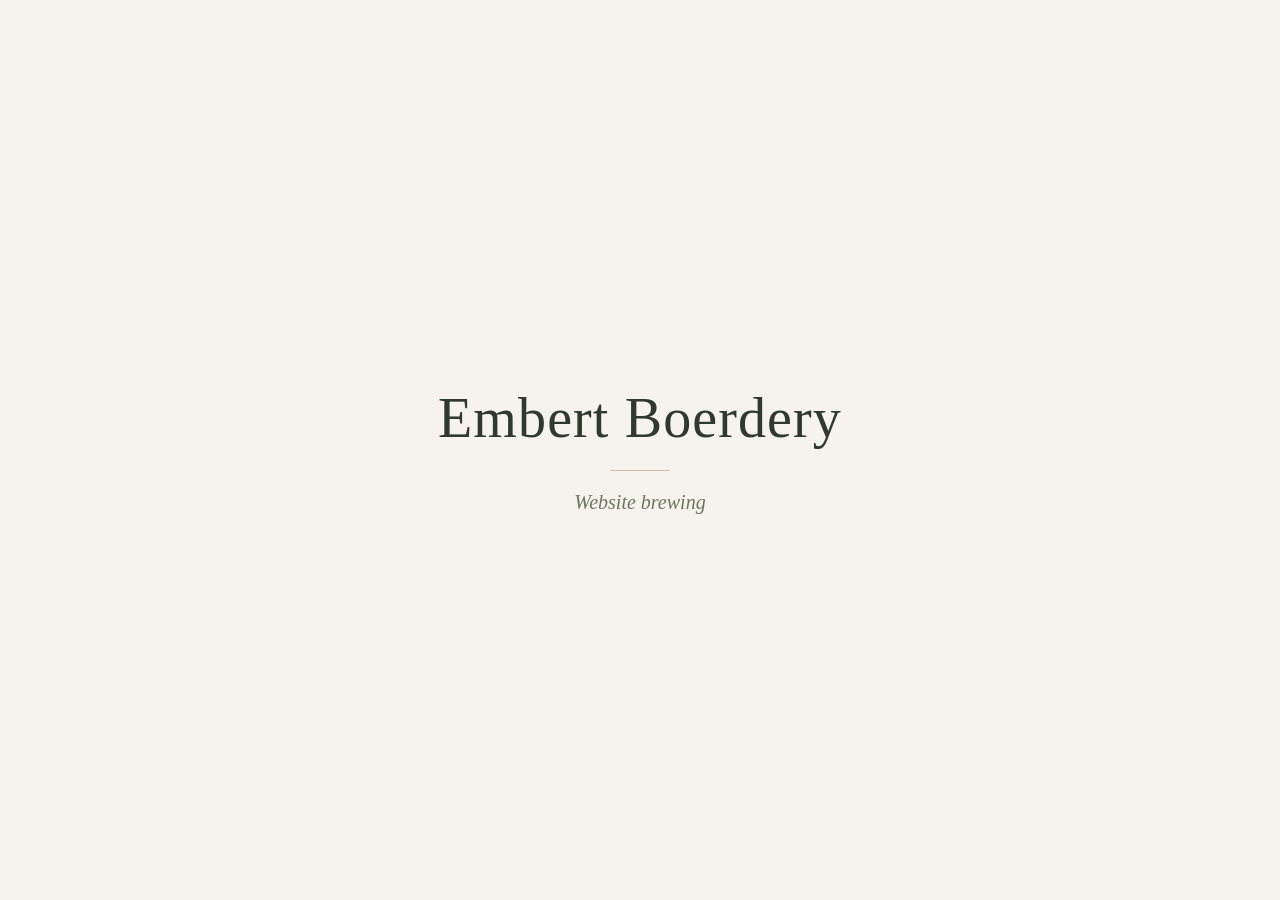
==== index.html @ c70baecb "Add placeholder index.html" ====
<!DOCTYPE html>
  <html lang="en">
  <head>
  <meta charset="utf-8">
  <meta name="viewport" content="width=device-width, initial-scale=1">
  <title>Embert Boerdery</title>
  <style>
  * { box-sizing: border-box; }
body {
  margin: 0;
min-height: 100vh;
display: flex;
align-items: center;
justify-content: center;
background: #f6f3ec;
color: #2f3a2c;
font-family: Georgia, "Times New Roman", serif;
text-align: center;
padding: 24px;
}
h1 {
  margin: 0 0 12px;
font-size: clamp(2rem, 7vw, 3.5rem);
font-weight: 400;
letter-spacing: 0.02em;
}
p {
  margin: 0;
font-size: clamp(1rem, 3vw, 1.25rem);
color: #6b7563;
font-style: italic;
}
hr {
  width: 60px;
border: 0;
border-top: 1px solid #c7c0ae;
margin: 20px auto;
}
</style>
  </head>
  <body>
  <main>
  <h1>Embert Boerdery</h1>
  <hr>
  <p>Website brewing</p>
  </main>
  </body>
  </html>
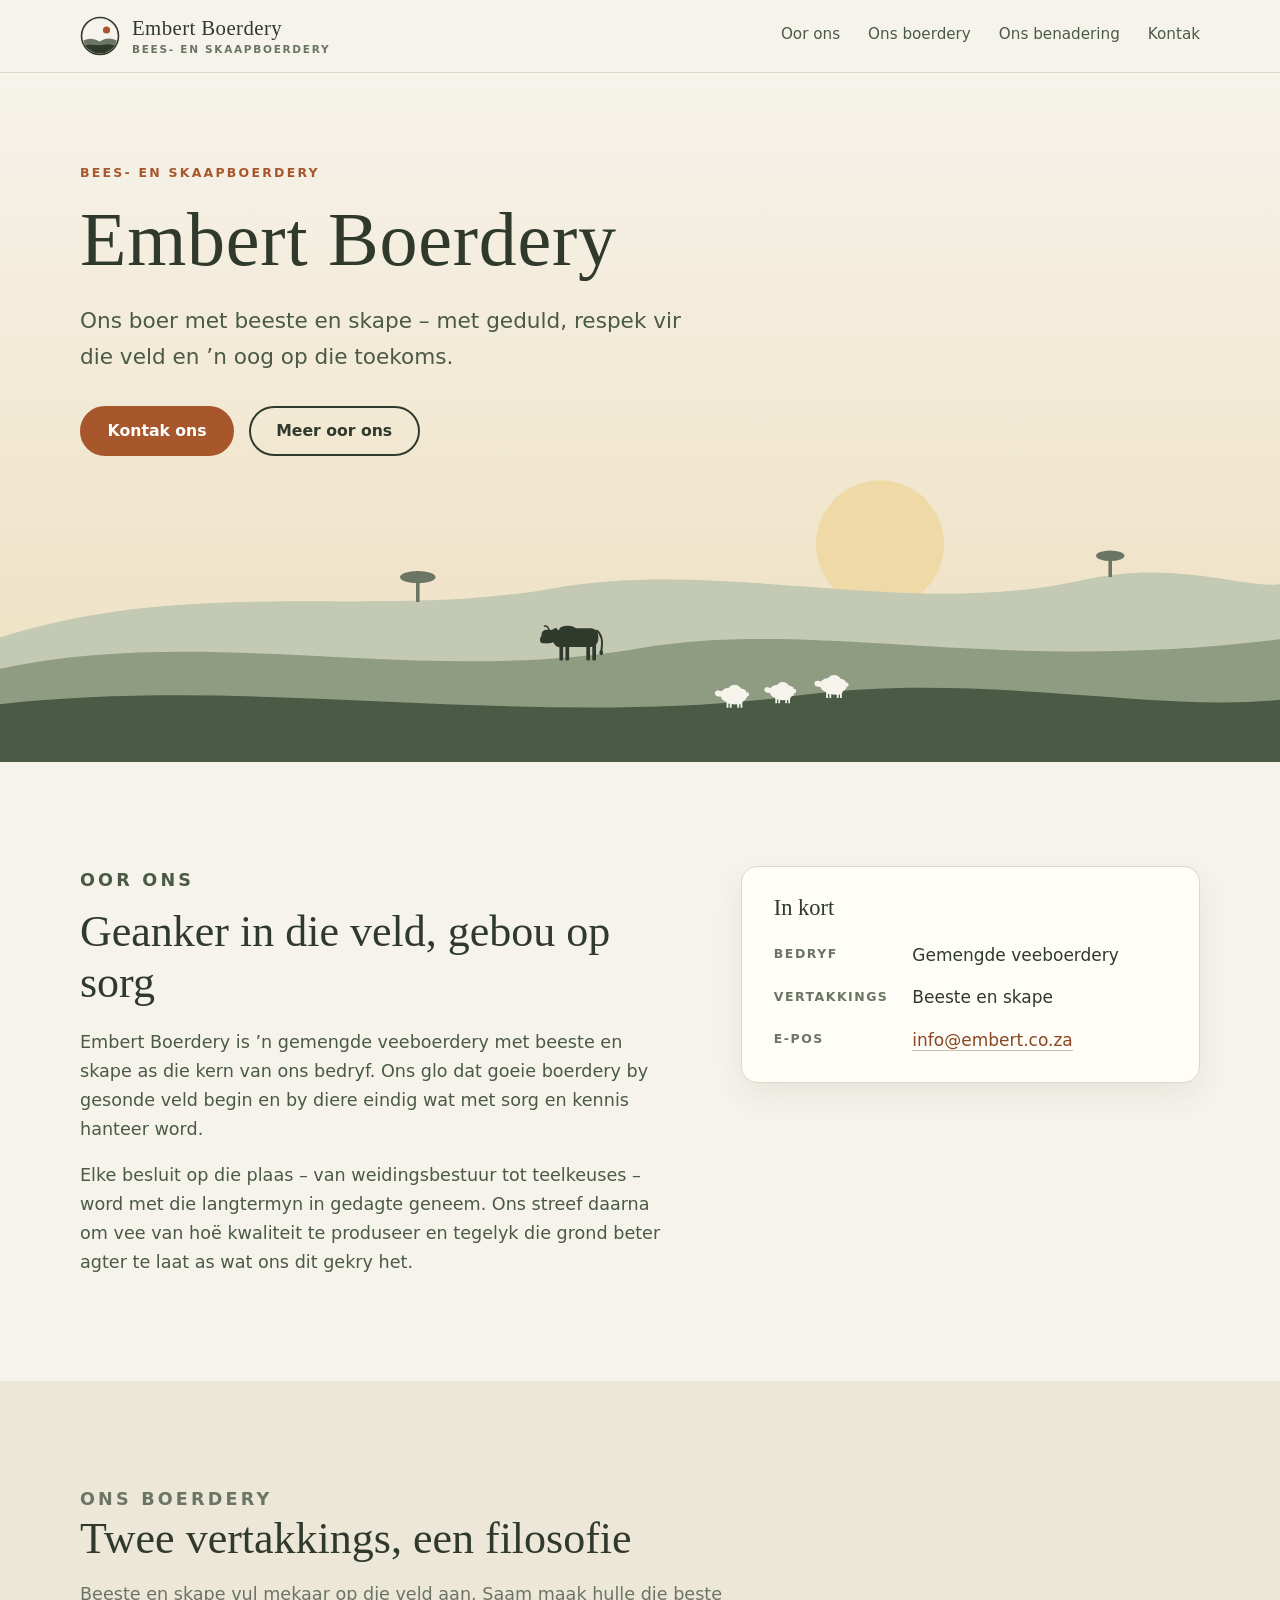
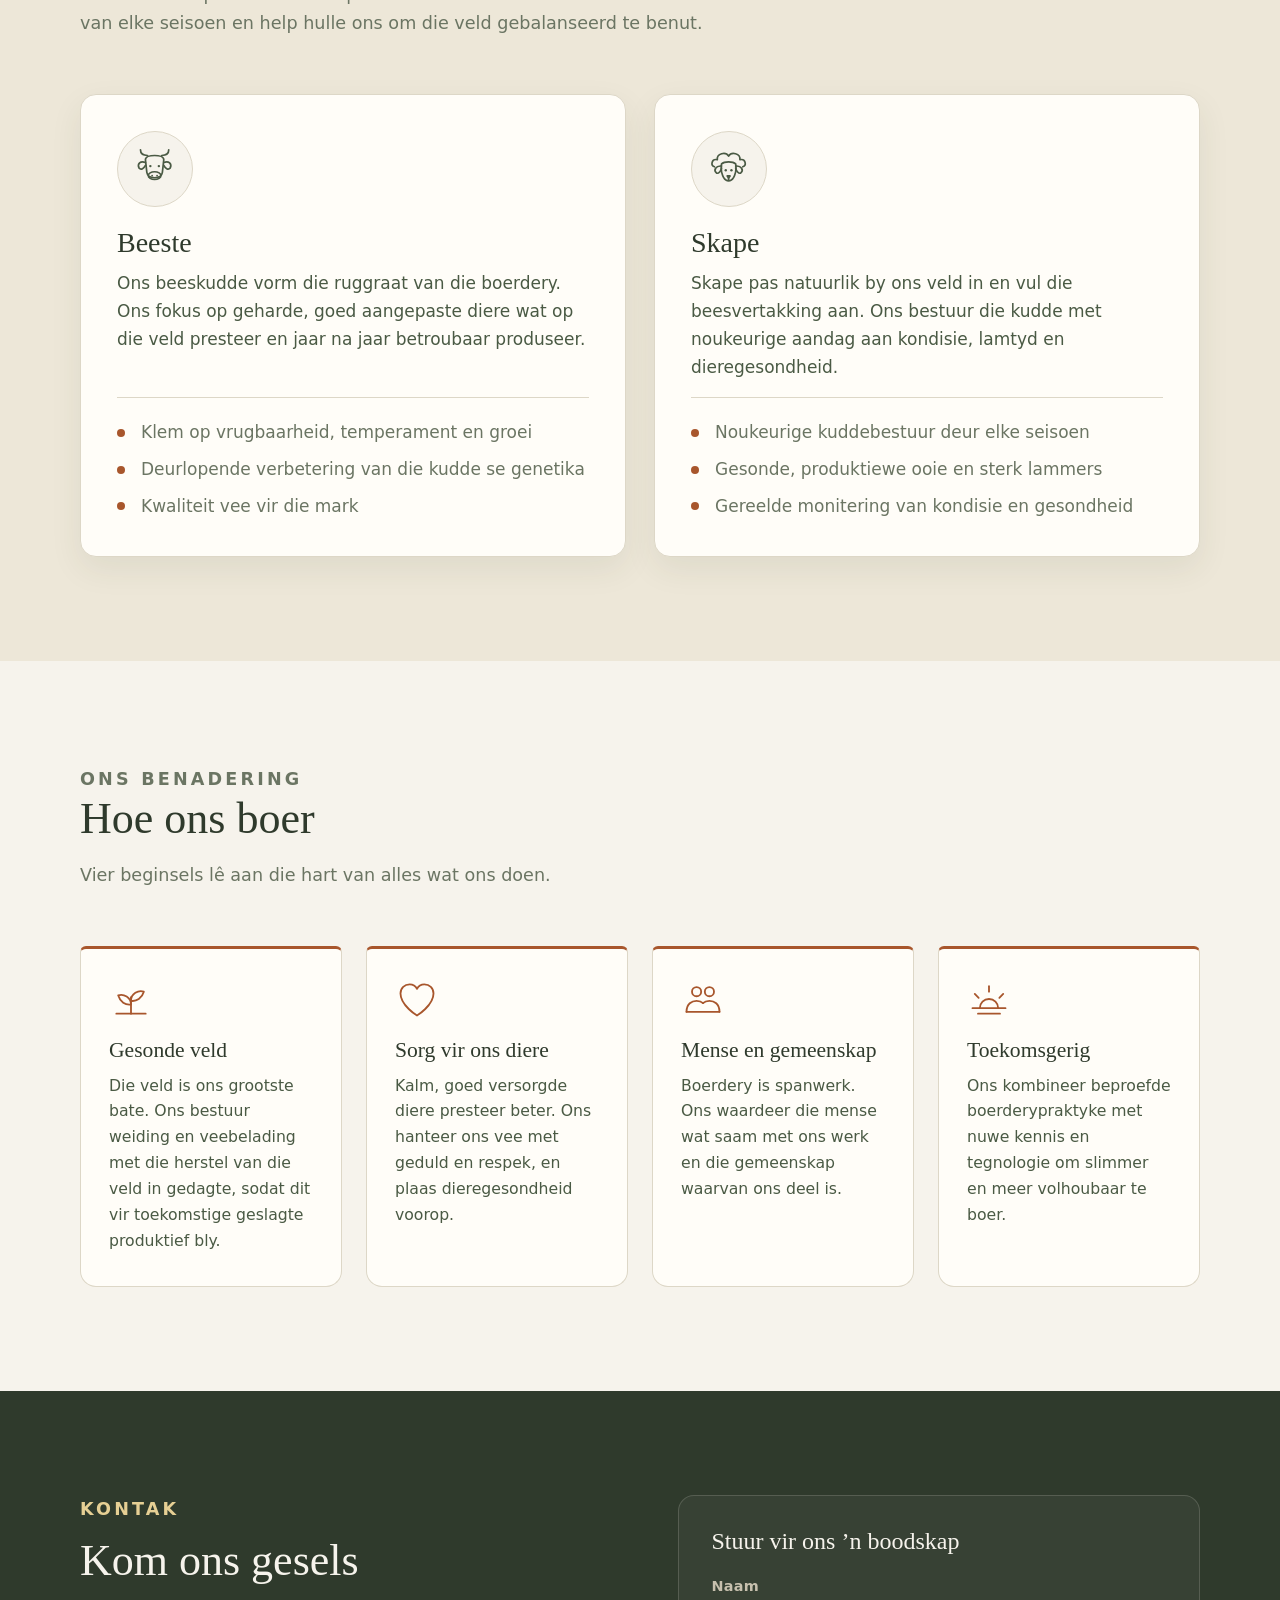
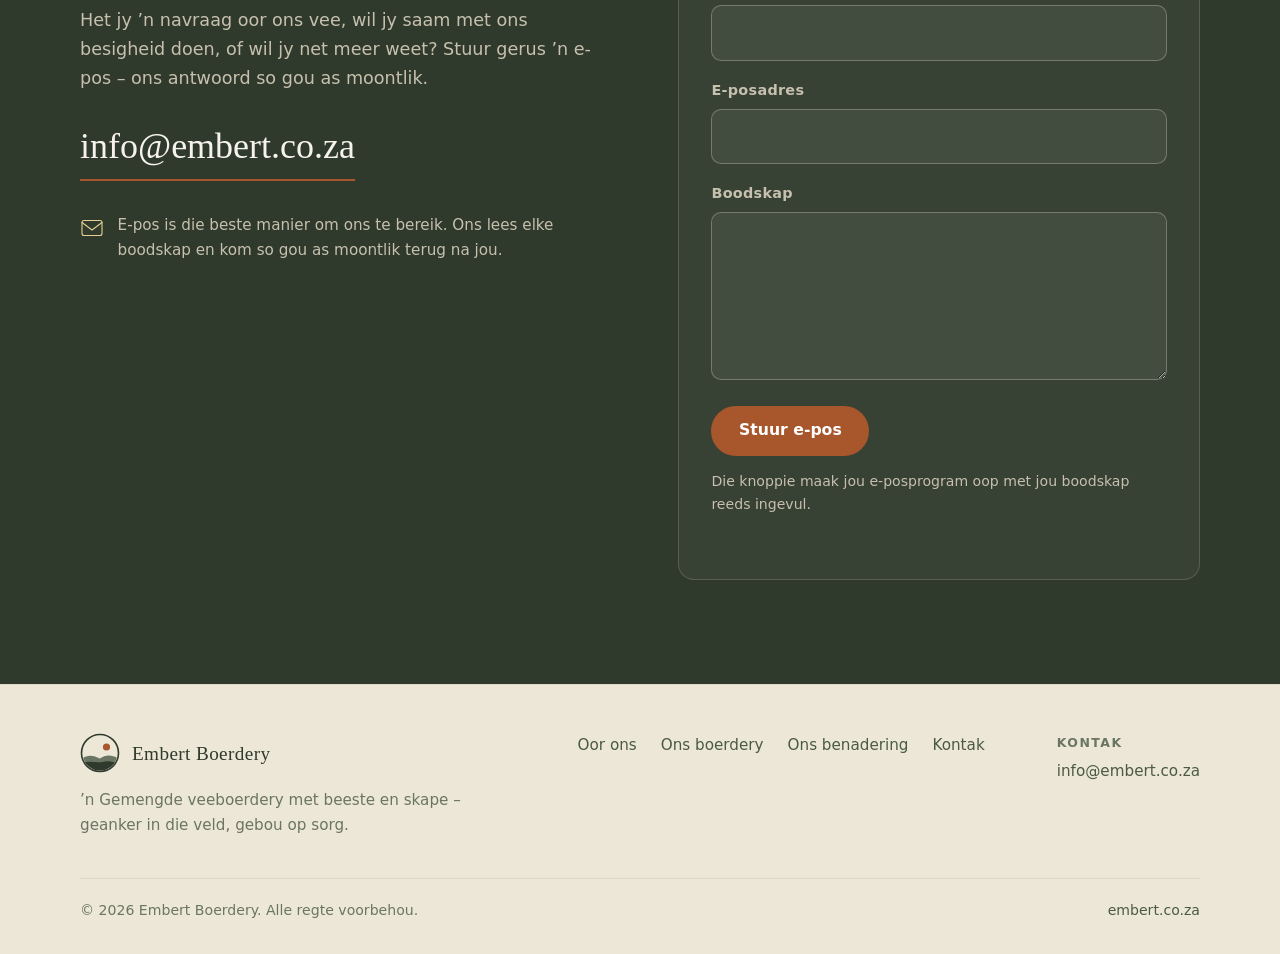
==== commit 0f067e4d: "Build the Embert Boerdery website Replace the placeholder page with a full static site in Afrikaans " ====
--- a/index.html
+++ b/index.html
@@ -1,49 +1,378 @@
 <!DOCTYPE html>
-  <html lang="en">
-  <head>
+<html lang="af">
+<head>
   <meta charset="utf-8">
   <meta name="viewport" content="width=device-width, initial-scale=1">
-  <title>Embert Boerdery</title>
-  <style>
-  * { box-sizing: border-box; }
-body {
-  margin: 0;
-min-height: 100vh;
-display: flex;
-align-items: center;
-justify-content: center;
-background: #f6f3ec;
-color: #2f3a2c;
-font-family: Georgia, "Times New Roman", serif;
-text-align: center;
-padding: 24px;
-}
-h1 {
-  margin: 0 0 12px;
-font-size: clamp(2rem, 7vw, 3.5rem);
-font-weight: 400;
-letter-spacing: 0.02em;
-}
-p {
-  margin: 0;
-font-size: clamp(1rem, 3vw, 1.25rem);
-color: #6b7563;
-font-style: italic;
-}
-hr {
-  width: 60px;
-border: 0;
-border-top: 1px solid #c7c0ae;
-margin: 20px auto;
-}
-</style>
-  </head>
-  <body>
-  <main>
-  <h1>Embert Boerdery</h1>
-  <hr>
-  <p>Website brewing</p>
+  <title>Embert Boerdery | Bees- en skaapboerdery</title>
+  <meta name="description" content="Embert Boerdery is ’n gemengde veeboerdery wat met beeste en skape boer – met geduld, respek vir die veld en ’n oog op die toekoms. Kontak ons by info@embert.co.za.">
+  <meta name="theme-color" content="#2f3a2c">
+  <link rel="canonical" href="https://embert.co.za/">
+  <link rel="icon" href="assets/img/favicon.svg" type="image/svg+xml">
+  <link rel="stylesheet" href="assets/css/style.css">
+
+  <meta property="og:type" content="website">
+  <meta property="og:site_name" content="Embert Boerdery">
+  <meta property="og:locale" content="af_ZA">
+  <meta property="og:title" content="Embert Boerdery | Bees- en skaapboerdery">
+  <meta property="og:description" content="Ons boer met beeste en skape – met geduld, respek vir die veld en ’n oog op die toekoms.">
+  <meta property="og:url" content="https://embert.co.za/">
+  <meta property="og:image" content="https://embert.co.za/assets/img/og-image.png">
+  <meta property="og:image:width" content="1200">
+  <meta property="og:image:height" content="630">
+  <meta property="og:image:alt" content="Embert Boerdery – bees- en skaapboerdery">
+  <meta name="twitter:card" content="summary_large_image">
+  <meta name="twitter:title" content="Embert Boerdery | Bees- en skaapboerdery">
+  <meta name="twitter:description" content="Ons boer met beeste en skape – met geduld, respek vir die veld en ’n oog op die toekoms.">
+  <meta name="twitter:image" content="https://embert.co.za/assets/img/og-image.png">
+
+  <script type="application/ld+json">
+  {
+    "@context": "https://schema.org",
+    "@type": "Organization",
+    "name": "Embert Boerdery",
+    "url": "https://embert.co.za/",
+    "email": "info@embert.co.za",
+    "description": "Embert Boerdery is ’n gemengde veeboerdery wat met beeste en skape boer.",
+    "image": "https://embert.co.za/assets/img/og-image.png",
+    "contactPoint": {
+      "@type": "ContactPoint",
+      "email": "info@embert.co.za",
+      "contactType": "customer service",
+      "availableLanguage": ["af", "en"]
+    }
+  }
+  </script>
+</head>
+<body>
+  <a class="skip-link" href="#inhoud">Spring na inhoud</a>
+
+  <header class="site-header">
+    <div class="container header-inner">
+      <a class="brand" href="#tuis" aria-label="Embert Boerdery – tuisblad">
+        <svg class="brand-mark" viewBox="0 0 40 40" aria-hidden="true" focusable="false">
+          <defs>
+            <clipPath id="brand-clip"><circle cx="20" cy="20" r="17.5"/></clipPath>
+          </defs>
+          <circle cx="20" cy="20" r="18.5" fill="none" stroke="currentColor" stroke-width="1.6"/>
+          <g clip-path="url(#brand-clip)">
+            <circle cx="26.5" cy="14" r="3.6" fill="#a8562c"/>
+            <path d="M0 27 C7 21 13 22 20 25.5 C26 21 33 21.5 40 26.5 L40 40 L0 40 Z" fill="#6b7563"/>
+            <path d="M0 31 C9 27 16 30 22 29 C29 27 35 29 40 31.5 L40 40 L0 40 Z" fill="currentColor"/>
+          </g>
+        </svg>
+        <span class="brand-name">Embert Boerdery<small>Bees- en skaapboerdery</small></span>
+      </a>
+
+      <button class="nav-toggle" type="button" aria-expanded="false" aria-controls="site-nav" aria-label="Maak kieslys oop">
+        <svg class="icon-menu" viewBox="0 0 24 24" fill="none" stroke="currentColor" stroke-width="2" stroke-linecap="round" aria-hidden="true" focusable="false"><path d="M4 7h16M4 12h16M4 17h16"/></svg>
+        <svg class="icon-close" viewBox="0 0 24 24" fill="none" stroke="currentColor" stroke-width="2" stroke-linecap="round" aria-hidden="true" focusable="false"><path d="M6 6l12 12M18 6L6 18"/></svg>
+      </button>
+
+      <nav class="site-nav" id="site-nav" aria-label="Hoofkieslys">
+        <ul>
+          <li><a href="#oor-ons">Oor ons</a></li>
+          <li><a href="#boerdery">Ons boerdery</a></li>
+          <li><a href="#benadering">Ons benadering</a></li>
+          <li><a href="#kontak">Kontak</a></li>
+        </ul>
+      </nav>
+    </div>
+  </header>
+
+  <main id="inhoud">
+
+    <!-- ===================== TUIS / HERO ===================== -->
+    <section class="hero" id="tuis">
+      <div class="container hero-inner">
+        <div class="hero-content">
+          <p class="eyebrow">Bees- en skaapboerdery</p>
+          <h1>Embert Boerdery</h1>
+          <p class="lead">Ons boer met beeste en skape – met geduld, respek vir die veld en ’n oog op die toekoms.</p>
+          <div class="hero-actions">
+            <a class="btn btn-primary" href="#kontak">Kontak ons</a>
+            <a class="btn btn-secondary" href="#oor-ons">Meer oor ons</a>
+          </div>
+        </div>
+      </div>
+
+      <svg class="hero-landscape" viewBox="0 0 1440 420" preserveAspectRatio="xMidYMax slice" aria-hidden="true" focusable="false">
+        <defs>
+          <g id="sil-sheep">
+            <ellipse cx="30" cy="47" rx="16" ry="11" transform="rotate(12 30 47)"/>
+            <ellipse cx="22" cy="40" rx="7" ry="3.5" transform="rotate(-25 22 40)"/>
+            <circle cx="62" cy="52" r="26"/>
+            <circle cx="88" cy="42" r="28"/>
+            <circle cx="112" cy="52" r="24"/>
+            <circle cx="88" cy="62" r="26"/>
+            <circle cx="74" cy="66" r="20"/>
+            <circle cx="102" cy="68" r="20"/>
+            <ellipse cx="137" cy="50" rx="5" ry="8"/>
+            <rect x="58" y="78" width="7" height="22" rx="2"/>
+            <rect x="70" y="80" width="7" height="20" rx="2"/>
+            <rect x="98" y="80" width="7" height="20" rx="2"/>
+            <rect x="110" y="78" width="7" height="22" rx="2"/>
+          </g>
+          <g id="sil-cow">
+            <rect x="52" y="30" width="110" height="50" rx="20"/>
+            <ellipse cx="80" cy="32" rx="22" ry="9"/>
+            <path d="M70 32 L40 36 L38 66 L70 78 Z"/>
+            <rect x="10" y="34" width="36" height="36" rx="13"/>
+            <rect x="6" y="50" width="26" height="20" rx="9"/>
+            <path d="M40 62 C44 78 56 84 70 80 L70 70 Z"/>
+            <ellipse cx="44" cy="35" rx="9" ry="4" transform="rotate(-30 44 35)"/>
+            <path d="M30 34 C28 27 24 23 18 24" fill="none" stroke="currentColor" stroke-width="4" stroke-linecap="round"/>
+            <rect x="58" y="74" width="10" height="42" rx="3"/>
+            <rect x="74" y="76" width="10" height="40" rx="3"/>
+            <rect x="130" y="76" width="10" height="40" rx="3"/>
+            <rect x="146" y="74" width="10" height="42" rx="3"/>
+            <path d="M158 36 C172 46 174 70 170 92" fill="none" stroke="currentColor" stroke-width="5" stroke-linecap="round"/>
+            <ellipse cx="170" cy="95" rx="5" ry="7"/>
+          </g>
+        </defs>
+
+        <!-- son -->
+        <circle cx="990" cy="175" r="72" fill="#efd9a3" opacity=".9"/>
+
+        <!-- verste heuwels -->
+        <path d="M0 280 C220 210 420 260 620 225 C820 190 1020 260 1220 215 C1320 192 1400 225 1440 220 L1440 420 L0 420 Z" fill="#c3c9b3"/>
+        <g fill="#6b7563">
+          <rect x="468" y="214" width="4" height="26"/><ellipse cx="470" cy="212" rx="20" ry="7"/>
+          <rect x="1247" y="190" width="4" height="22"/><ellipse cx="1249" cy="188" rx="16" ry="6"/>
+        </g>
+
+        <!-- middelste heuwels -->
+        <path d="M0 315 C240 265 470 335 720 292 C920 258 1120 322 1440 282 L1440 420 L0 420 Z" fill="#8f9c81"/>
+        <use href="#sil-cow" fill="#2f3a2c" color="#2f3a2c" transform="translate(605 257) scale(.42)"/>
+
+        <!-- naaste heuwels -->
+        <path d="M0 355 C300 322 600 385 900 345 C1100 318 1300 365 1440 350 L1440 420 L0 420 Z" fill="#4a5a44"/>
+        <use href="#sil-sheep" fill="#f6f3ec" transform="translate(800 329) scale(.3)"/>
+        <use href="#sil-sheep" fill="#f6f3ec" transform="translate(856 326) scale(.28)"/>
+        <use href="#sil-sheep" fill="#f6f3ec" transform="translate(912 318) scale(.3)"/>
+      </svg>
+    </section>
+
+    <!-- ===================== OOR ONS ===================== -->
+    <section class="section" id="oor-ons">
+      <div class="container about-grid">
+        <div class="about-text reveal">
+          <p class="eyebrow">Oor ons</p>
+          <h2>Geanker in die veld, gebou op sorg</h2>
+          <p>Embert Boerdery is ’n gemengde veeboerdery met beeste en skape as die kern van ons bedryf. Ons glo dat goeie boerdery by gesonde veld begin en by diere eindig wat met sorg en kennis hanteer word.</p>
+          <p>Elke besluit op die plaas – van weidingsbestuur tot teelkeuses – word met die langtermyn in gedagte geneem. Ons streef daarna om vee van hoë kwaliteit te produseer en tegelyk die grond beter agter te laat as wat ons dit gekry het.</p>
+        </div>
+        <aside class="facts reveal" aria-labelledby="facts-heading">
+          <h3 id="facts-heading">In kort</h3>
+          <dl>
+            <dt>Bedryf</dt>
+            <dd>Gemengde veeboerdery</dd>
+            <dt>Vertakkings</dt>
+            <dd>Beeste en skape</dd>
+            <dt>E-pos</dt>
+            <dd><a href="mailto:info@embert.co.za">info@embert.co.za</a></dd>
+          </dl>
+        </aside>
+      </div>
+    </section>
+
+    <!-- ===================== ONS BOERDERY ===================== -->
+    <section class="section section-alt" id="boerdery">
+      <div class="container">
+        <div class="section-head reveal">
+          <p class="eyebrow">Ons boerdery</p>
+          <h2>Twee vertakkings, een filosofie</h2>
+          <p>Beeste en skape vul mekaar op die veld aan. Saam maak hulle die beste van elke seisoen en help hulle ons om die veld gebalanseerd te benut.</p>
+        </div>
+
+        <div class="cards">
+          <article class="card reveal">
+            <div class="card-icon">
+              <svg viewBox="0 0 64 64" fill="none" stroke="currentColor" stroke-width="2.4" stroke-linecap="round" stroke-linejoin="round" aria-hidden="true" focusable="false">
+                <path d="M22 12 C16 12 12 9 12 4"/>
+                <path d="M42 12 C48 12 52 9 52 4"/>
+                <path d="M19 18 C19 10 45 10 45 18 L43 36 C42 46 22 46 21 36 Z"/>
+                <path d="M19 22 C12 19 7 24 10 30 C13 33 17 30 19 26"/>
+                <path d="M45 22 C52 19 57 24 54 30 C51 33 47 30 45 26"/>
+                <ellipse cx="32" cy="40.5" rx="9" ry="5.5"/>
+                <circle cx="28.5" cy="40.5" r="1.3" fill="currentColor" stroke="none"/>
+                <circle cx="35.5" cy="40.5" r="1.3" fill="currentColor" stroke="none"/>
+                <circle cx="26" cy="27" r="1.7" fill="currentColor" stroke="none"/>
+                <circle cx="38" cy="27" r="1.7" fill="currentColor" stroke="none"/>
+              </svg>
+            </div>
+            <h3>Beeste</h3>
+            <p>Ons beeskudde vorm die ruggraat van die boerdery. Ons fokus op geharde, goed aangepaste diere wat op die veld presteer en jaar na jaar betroubaar produseer.</p>
+            <ul>
+              <li>Klem op vrugbaarheid, temperament en groei</li>
+              <li>Deurlopende verbetering van die kudde se genetika</li>
+              <li>Kwaliteit vee vir die mark</li>
+            </ul>
+          </article>
+
+          <article class="card reveal">
+            <div class="card-icon">
+              <svg viewBox="0 0 64 64" fill="none" stroke="currentColor" stroke-width="2.4" stroke-linecap="round" stroke-linejoin="round" aria-hidden="true" focusable="false">
+                <path d="M12 28 C6 26 8 16 16 18 C15 9 28 6 32 13 C36 6 49 9 48 18 C56 16 58 26 52 28"/>
+                <path d="M22 24 C20 36 25 48 32 48 C39 48 44 36 42 24 C38 20 26 20 22 24 Z"/>
+                <path d="M22 27 C14 26 10 33 15 37 C18 38 21 34 22 30"/>
+                <path d="M42 27 C50 26 54 33 49 37 C46 38 43 34 42 30"/>
+                <circle cx="28" cy="33" r="1.7" fill="currentColor" stroke="none"/>
+                <circle cx="36" cy="33" r="1.7" fill="currentColor" stroke="none"/>
+                <path d="M30 41 L34 41 L32 44 Z" fill="currentColor"/>
+                <path d="M32 44 V47"/>
+              </svg>
+            </div>
+            <h3>Skape</h3>
+            <p>Skape pas natuurlik by ons veld in en vul die beesvertakking aan. Ons bestuur die kudde met noukeurige aandag aan kondisie, lamtyd en dieregesondheid.</p>
+            <ul>
+              <li>Noukeurige kuddebestuur deur elke seisoen</li>
+              <li>Gesonde, produktiewe ooie en sterk lammers</li>
+              <li>Gereelde monitering van kondisie en gesondheid</li>
+            </ul>
+          </article>
+        </div>
+      </div>
+    </section>
+
+    <!-- ===================== ONS BENADERING ===================== -->
+    <section class="section" id="benadering">
+      <div class="container">
+        <div class="section-head reveal">
+          <p class="eyebrow">Ons benadering</p>
+          <h2>Hoe ons boer</h2>
+          <p>Vier beginsels lê aan die hart van alles wat ons doen.</p>
+        </div>
+
+        <div class="values">
+          <article class="value reveal">
+            <svg class="value-icon" viewBox="0 0 48 48" fill="none" stroke="currentColor" stroke-width="2" stroke-linecap="round" stroke-linejoin="round" aria-hidden="true" focusable="false">
+              <path d="M24 40 V22"/>
+              <path d="M24 30 C24 22 16 18 10 20 C12 27 18 31 24 30 Z"/>
+              <path d="M24 26 C24 18 32 14 38 16 C36 23 30 27 24 26 Z"/>
+              <path d="M8 40 H40"/>
+            </svg>
+            <h3>Gesonde veld</h3>
+            <p>Die veld is ons grootste bate. Ons bestuur weiding en veebelading met die herstel van die veld in gedagte, sodat dit vir toekomstige geslagte produktief bly.</p>
+          </article>
+
+          <article class="value reveal">
+            <svg class="value-icon" viewBox="0 0 48 48" fill="none" stroke="currentColor" stroke-width="2" stroke-linecap="round" stroke-linejoin="round" aria-hidden="true" focusable="false">
+              <path d="M24 42 C24 42 6 31 6 18 C6 12 10.5 8 16 8 C19.5 8 22.5 10 24 13 C25.5 10 28.5 8 32 8 C37.5 8 42 12 42 18 C42 31 24 42 24 42 Z"/>
+            </svg>
+            <h3>Sorg vir ons diere</h3>
+            <p>Kalm, goed versorgde diere presteer beter. Ons hanteer ons vee met geduld en respek, en plaas dieregesondheid voorop.</p>
+          </article>
+
+          <article class="value reveal">
+            <svg class="value-icon" viewBox="0 0 48 48" fill="none" stroke="currentColor" stroke-width="2" stroke-linecap="round" stroke-linejoin="round" aria-hidden="true" focusable="false">
+              <circle cx="17" cy="16" r="5"/>
+              <circle cx="31" cy="16" r="5"/>
+              <path d="M6 38 C6 29 12 26 17 26 C20 26 22.5 27 24 28.5"/>
+              <path d="M42 38 C42 29 36 26 31 26 C28 26 25.5 27 24 28.5"/>
+              <path d="M6 38 H42"/>
+            </svg>
+            <h3>Mense en gemeenskap</h3>
+            <p>Boerdery is spanwerk. Ons waardeer die mense wat saam met ons werk en die gemeenskap waarvan ons deel is.</p>
+          </article>
+
+          <article class="value reveal">
+            <svg class="value-icon" viewBox="0 0 48 48" fill="none" stroke="currentColor" stroke-width="2" stroke-linecap="round" stroke-linejoin="round" aria-hidden="true" focusable="false">
+              <path d="M14 34 A10 10 0 0 1 34 34"/>
+              <path d="M24 16 V10"/>
+              <path d="M12.7 22.7 L8.5 18.5"/>
+              <path d="M35.3 22.7 L39.5 18.5"/>
+              <path d="M6 34 H42"/>
+              <path d="M12 40 H36"/>
+            </svg>
+            <h3>Toekomsgerig</h3>
+            <p>Ons kombineer beproefde boerderypraktyke met nuwe kennis en tegnologie om slimmer en meer volhoubaar te boer.</p>
+          </article>
+        </div>
+      </div>
+    </section>
+
+    <!-- ===================== KONTAK ===================== -->
+    <section class="section section-dark" id="kontak">
+      <div class="container contact-grid">
+        <div class="contact-intro reveal">
+          <p class="eyebrow">Kontak</p>
+          <h2>Kom ons gesels</h2>
+          <p>Het jy ’n navraag oor ons vee, wil jy saam met ons besigheid doen, of wil jy net meer weet? Stuur gerus ’n e-pos – ons antwoord so gou as moontlik.</p>
+          <a class="email-cta" href="mailto:info@embert.co.za">info@embert.co.za</a>
+          <div class="contact-note">
+            <svg viewBox="0 0 48 48" fill="none" stroke="currentColor" stroke-width="2.2" stroke-linecap="round" stroke-linejoin="round" aria-hidden="true" focusable="false">
+              <rect x="4" y="9" width="40" height="30" rx="4"/>
+              <path d="M4 13 L24 28 L44 13"/>
+            </svg>
+            <p>E-pos is die beste manier om ons te bereik. Ons lees elke boodskap en kom so gou as moontlik terug na jou.</p>
+          </div>
+        </div>
+
+        <form class="contact-form reveal" id="contact-form" action="mailto:info@embert.co.za" method="post" enctype="text/plain">
+          <h3>Stuur vir ons ’n boodskap</h3>
+          <div class="field">
+            <label for="naam">Naam</label>
+            <input id="naam" name="naam" type="text" autocomplete="name" required>
+          </div>
+          <div class="field">
+            <label for="epos">E-posadres</label>
+            <input id="epos" name="epos" type="email" autocomplete="email" required>
+          </div>
+          <div class="field">
+            <label for="boodskap">Boodskap</label>
+            <textarea id="boodskap" name="boodskap" rows="5" required></textarea>
+          </div>
+          <button class="btn btn-primary" type="submit">Stuur e-pos</button>
+          <p class="form-help">Die knoppie maak jou e-posprogram oop met jou boodskap reeds ingevul.</p>
+          <p class="form-status" id="form-status" role="status" aria-live="polite"></p>
+        </form>
+      </div>
+    </section>
   </main>
-  </body>
-  </html>
-  
+
+  <footer class="site-footer">
+    <div class="container">
+      <div class="footer-grid">
+        <div class="footer-brand">
+          <a class="brand" href="#tuis">
+            <svg class="brand-mark" viewBox="0 0 40 40" aria-hidden="true" focusable="false">
+              <defs>
+                <clipPath id="brand-clip-footer"><circle cx="20" cy="20" r="17.5"/></clipPath>
+              </defs>
+              <circle cx="20" cy="20" r="18.5" fill="none" stroke="currentColor" stroke-width="1.6"/>
+              <g clip-path="url(#brand-clip-footer)">
+                <circle cx="26.5" cy="14" r="3.6" fill="#a8562c"/>
+                <path d="M0 27 C7 21 13 22 20 25.5 C26 21 33 21.5 40 26.5 L40 40 L0 40 Z" fill="#6b7563"/>
+                <path d="M0 31 C9 27 16 30 22 29 C29 27 35 29 40 31.5 L40 40 L0 40 Z" fill="currentColor"/>
+              </g>
+            </svg>
+            <span class="brand-name">Embert Boerdery</span>
+          </a>
+          <p>’n Gemengde veeboerdery met beeste en skape – geanker in die veld, gebou op sorg.</p>
+        </div>
+
+        <nav class="footer-nav" aria-label="Voetskakels">
+          <ul>
+            <li><a href="#oor-ons">Oor ons</a></li>
+            <li><a href="#boerdery">Ons boerdery</a></li>
+            <li><a href="#benadering">Ons benadering</a></li>
+            <li><a href="#kontak">Kontak</a></li>
+          </ul>
+        </nav>
+
+        <div class="footer-contact">
+          <p class="footer-label">Kontak</p>
+          <a href="mailto:info@embert.co.za">info@embert.co.za</a>
+        </div>
+      </div>
+
+      <div class="footer-bottom">
+        <p>© <span id="year">2026</span> Embert Boerdery. Alle regte voorbehou.</p>
+        <p><a href="https://embert.co.za/">embert.co.za</a></p>
+      </div>
+    </div>
+  </footer>
+
+  <script src="assets/js/main.js" defer></script>
+</body>
+</html>
--- a/assets/css/style.css
+++ b/assets/css/style.css
@@ -0,0 +1,674 @@
+/* ==========================================================================
+   Embert Boerdery – stylblad
+   Palet: room (agtergrond), donkergroen (teks), salie (gedemp), sand (rande),
+   klei (aksent).
+   ========================================================================== */
+
+:root {
+  --cream: #f6f3ec;
+  --cream-2: #ede7d8;
+  --paper: #fffdf8;
+  --ink: #2f3a2c;
+  --moss: #4a5a44;
+  --sage: #6b7563;
+  --sand: #c7c0ae;
+  --sand-light: #ddd7c7;
+  --clay: #a8562c;
+  --clay-dark: #8b4622;
+  --gold: #e6cf94;
+
+  --font-serif: Georgia, "Times New Roman", Times, serif;
+  --font-sans: "Segoe UI", system-ui, -apple-system, BlinkMacSystemFont, Roboto, "Helvetica Neue", Arial, sans-serif;
+
+  --max-width: 1120px;
+  --gutter: clamp(1.25rem, 4vw, 2.5rem);
+  --radius: 16px;
+  --shadow: 0 12px 32px rgba(47, 58, 44, 0.08);
+  --header-height: 72px;
+}
+
+*,
+*::before,
+*::after { box-sizing: border-box; }
+
+html {
+  scroll-behavior: smooth;
+  -webkit-text-size-adjust: 100%;
+}
+
+@media (prefers-reduced-motion: reduce) {
+  html { scroll-behavior: auto; }
+}
+
+body {
+  margin: 0;
+  background: var(--cream);
+  color: var(--ink);
+  font-family: var(--font-sans);
+  font-size: 1.0625rem;
+  line-height: 1.65;
+}
+
+img,
+svg { display: block; max-width: 100%; }
+
+a { color: var(--clay-dark); }
+
+h1, h2, h3, h4 {
+  font-family: var(--font-serif);
+  font-weight: 400;
+  line-height: 1.15;
+  margin: 0;
+  color: var(--ink);
+}
+
+p { margin: 0 0 1rem; }
+ul { margin: 0; }
+
+.container {
+  width: min(100% - 2 * var(--gutter), var(--max-width));
+  margin-inline: auto;
+}
+
+.skip-link {
+  position: absolute;
+  left: 1rem;
+  top: -100px;
+  z-index: 100;
+  padding: 0.6rem 1rem;
+  background: var(--ink);
+  color: var(--cream);
+  border-radius: 8px;
+  text-decoration: none;
+}
+.skip-link:focus { top: 1rem; }
+
+:focus-visible {
+  outline: 3px solid var(--clay);
+  outline-offset: 3px;
+}
+
+.eyebrow {
+  display: block;
+  margin: 0 0 0.75rem;
+  font-family: var(--font-sans);
+  font-size: 0.78rem;
+  font-weight: 600;
+  letter-spacing: 0.18em;
+  text-transform: uppercase;
+  color: var(--clay);
+}
+.section-dark .eyebrow { color: var(--gold); }
+
+/* --------------------------------------------------------------------------
+   Knoppies
+   -------------------------------------------------------------------------- */
+.btn {
+  display: inline-flex;
+  align-items: center;
+  justify-content: center;
+  gap: 0.5rem;
+  padding: 0.85rem 1.6rem;
+  border-radius: 999px;
+  border: 2px solid transparent;
+  font-family: var(--font-sans);
+  font-size: 0.98rem;
+  font-weight: 600;
+  line-height: 1.2;
+  text-decoration: none;
+  cursor: pointer;
+  transition: background-color 0.2s, color 0.2s, border-color 0.2s;
+}
+.btn-primary {
+  background: var(--clay);
+  border-color: var(--clay);
+  color: #fff;
+}
+.btn-primary:hover {
+  background: var(--clay-dark);
+  border-color: var(--clay-dark);
+}
+.btn-secondary {
+  background: transparent;
+  border-color: var(--ink);
+  color: var(--ink);
+}
+.btn-secondary:hover {
+  background: var(--ink);
+  color: var(--cream);
+}
+
+/* --------------------------------------------------------------------------
+   Kopstuk / navigasie
+   -------------------------------------------------------------------------- */
+.site-header {
+  position: sticky;
+  top: 0;
+  z-index: 50;
+  background: rgba(246, 243, 236, 0.92);
+  -webkit-backdrop-filter: blur(10px);
+  backdrop-filter: blur(10px);
+  border-bottom: 1px solid var(--sand-light);
+}
+
+.header-inner {
+  position: relative;
+  display: flex;
+  align-items: center;
+  justify-content: space-between;
+  gap: 1rem;
+  min-height: var(--header-height);
+}
+
+.brand {
+  display: flex;
+  align-items: center;
+  gap: 0.75rem;
+  color: var(--ink);
+  font-family: var(--font-serif);
+  font-size: 1.3rem;
+  letter-spacing: 0.02em;
+  text-decoration: none;
+}
+.brand-mark {
+  flex: none;
+  width: 40px;
+  height: 40px;
+  color: var(--ink);
+}
+.brand-name { line-height: 1; }
+.brand-name small {
+  display: block;
+  margin-top: 0.3rem;
+  font-family: var(--font-sans);
+  font-size: 0.66rem;
+  font-weight: 600;
+  letter-spacing: 0.16em;
+  text-transform: uppercase;
+  color: var(--sage);
+}
+
+.site-nav ul {
+  display: flex;
+  gap: 1.75rem;
+  margin: 0;
+  padding: 0;
+  list-style: none;
+}
+.site-nav a {
+  display: inline-block;
+  padding: 0.35rem 0;
+  border-bottom: 2px solid transparent;
+  color: var(--moss);
+  font-size: 0.95rem;
+  font-weight: 500;
+  text-decoration: none;
+  transition: color 0.2s, border-color 0.2s;
+}
+.site-nav a:hover,
+.site-nav a:focus-visible,
+.site-nav a[aria-current] {
+  color: var(--ink);
+  border-bottom-color: var(--clay);
+}
+
+.nav-toggle {
+  display: none;
+  align-items: center;
+  justify-content: center;
+  padding: 0.55rem 0.6rem;
+  background: none;
+  border: 1px solid var(--sand);
+  border-radius: 10px;
+  color: var(--ink);
+  cursor: pointer;
+}
+.nav-toggle svg { width: 22px; height: 22px; }
+.nav-toggle .icon-close { display: none; }
+.nav-toggle[aria-expanded="true"] .icon-menu { display: none; }
+.nav-toggle[aria-expanded="true"] .icon-close { display: block; }
+
+@media (max-width: 780px) {
+  .brand-name small { display: none; }
+  .nav-toggle { display: inline-flex; }
+  .site-nav {
+    position: absolute;
+    top: 100%;
+    left: calc(-1 * var(--gutter));
+    right: calc(-1 * var(--gutter));
+    display: none;
+    background: var(--cream);
+    border-bottom: 1px solid var(--sand);
+    box-shadow: var(--shadow);
+  }
+  .site-nav.is-open { display: block; }
+  .site-nav ul {
+    flex-direction: column;
+    gap: 0;
+    padding: 0.5rem var(--gutter) 1rem;
+  }
+  .site-nav a {
+    display: block;
+    padding: 0.85rem 0;
+    border-bottom: 1px solid var(--sand-light);
+    font-size: 1.05rem;
+  }
+  .site-nav a:hover,
+  .site-nav a[aria-current] { border-bottom-color: var(--clay); }
+}
+
+/* --------------------------------------------------------------------------
+   Tuis / hero
+   -------------------------------------------------------------------------- */
+.hero {
+  position: relative;
+  overflow: hidden;
+  background: linear-gradient(180deg, #f6f3ec 0%, #f3ead6 45%, #ecdfbf 100%);
+}
+.hero-inner {
+  position: relative;
+  z-index: 2;
+  padding: clamp(4rem, 10vh, 7rem) 0 clamp(14rem, 34vh, 22rem);
+}
+.hero-content { max-width: 40rem; }
+.hero h1 {
+  margin: 0.5rem 0 1.25rem;
+  font-size: clamp(2.75rem, 7vw, 4.75rem);
+  letter-spacing: 0.01em;
+}
+.hero .lead {
+  max-width: 30em;
+  margin-bottom: 2rem;
+  font-size: clamp(1.1rem, 2vw, 1.35rem);
+  color: var(--moss);
+}
+.hero-actions {
+  display: flex;
+  flex-wrap: wrap;
+  gap: 0.9rem;
+}
+.hero-landscape {
+  position: absolute;
+  left: 0;
+  right: 0;
+  bottom: 0;
+  width: 100%;
+  height: clamp(220px, 40vh, 420px);
+}
+
+@media (max-width: 780px) {
+  /* Korter landskap op klein skerms sodat die diere en son sigbaar bly */
+  .hero-inner { padding-bottom: clamp(11rem, 26vh, 16rem); }
+  .hero-landscape { height: clamp(200px, 30vh, 300px); }
+}
+
+/* --------------------------------------------------------------------------
+   Afdelings
+   -------------------------------------------------------------------------- */
+.section {
+  padding: clamp(4rem, 9vw, 6.5rem) 0;
+  scroll-margin-top: var(--header-height);
+}
+.section-alt { background: var(--cream-2); }
+.section-dark {
+  background: var(--ink);
+  color: var(--cream);
+}
+.section-dark h2,
+.section-dark h3 { color: var(--cream); }
+
+.section-head {
+  max-width: 42rem;
+  margin-bottom: clamp(2rem, 5vw, 3.5rem);
+}
+.section-head h2 {
+  margin-bottom: 1rem;
+  font-size: clamp(2rem, 4vw, 2.75rem);
+}
+.section-head p {
+  margin: 0;
+  font-size: 1.1rem;
+  color: var(--sage);
+}
+
+/* Oor ons */
+.about-grid {
+  display: grid;
+  grid-template-columns: minmax(0, 1.3fr) minmax(0, 1fr);
+  gap: clamp(2rem, 5vw, 4rem);
+  align-items: start;
+}
+.about-text h2 {
+  margin-bottom: 1.25rem;
+  font-size: clamp(2rem, 4vw, 2.75rem);
+}
+.about-text p {
+  font-size: 1.1rem;
+  color: var(--moss);
+}
+.about-text p:last-child { margin-bottom: 0; }
+
+.facts {
+  padding: 1.75rem 2rem;
+  background: var(--paper);
+  border: 1px solid var(--sand-light);
+  border-radius: var(--radius);
+  box-shadow: var(--shadow);
+}
+.facts h3 {
+  margin-bottom: 1.25rem;
+  font-size: 1.4rem;
+}
+.facts dl {
+  display: grid;
+  grid-template-columns: auto 1fr;
+  gap: 0.9rem 1.5rem;
+  margin: 0;
+}
+.facts dt {
+  padding-top: 0.2rem;
+  font-size: 0.78rem;
+  font-weight: 600;
+  letter-spacing: 0.12em;
+  text-transform: uppercase;
+  color: var(--sage);
+}
+.facts dd {
+  margin: 0;
+  color: var(--ink);
+}
+.facts dd a { color: var(--clay-dark); text-decoration: none; border-bottom: 1px solid var(--sand); }
+.facts dd a:hover { border-bottom-color: var(--clay); }
+
+@media (max-width: 860px) {
+  .about-grid { grid-template-columns: 1fr; }
+}
+
+/* Ons boerdery – kaarte */
+.cards {
+  display: grid;
+  grid-template-columns: repeat(auto-fit, minmax(min(100%, 300px), 1fr));
+  gap: 1.75rem;
+}
+.card {
+  display: flex;
+  flex-direction: column;
+  padding: 2.25rem;
+  background: var(--paper);
+  border: 1px solid var(--sand-light);
+  border-radius: var(--radius);
+  box-shadow: var(--shadow);
+}
+.card-icon {
+  width: 76px;
+  height: 76px;
+  margin-bottom: 1.25rem;
+  padding: 0.9rem;
+  background: var(--cream);
+  border: 1px solid var(--sand-light);
+  border-radius: 50%;
+  color: var(--moss);
+}
+.card h3 {
+  margin-bottom: 0.6rem;
+  font-size: 1.75rem;
+}
+.card p { color: var(--moss); }
+.card ul {
+  display: grid;
+  gap: 0.55rem;
+  margin-top: auto;
+  padding: 1.25rem 0 0;
+  border-top: 1px solid var(--sand-light);
+  list-style: none;
+}
+.card li {
+  position: relative;
+  padding-left: 1.5rem;
+  color: var(--sage);
+}
+.card li::before {
+  content: "";
+  position: absolute;
+  left: 0;
+  top: 0.62em;
+  width: 0.5rem;
+  height: 0.5rem;
+  border-radius: 50%;
+  background: var(--clay);
+}
+
+/* Ons benadering – waardes */
+.values {
+  display: grid;
+  grid-template-columns: repeat(auto-fit, minmax(min(100%, 240px), 1fr));
+  gap: 1.5rem;
+}
+.value {
+  padding: 1.75rem 1.75rem 2rem;
+  background: var(--paper);
+  border: 1px solid var(--sand-light);
+  border-top: 3px solid var(--clay);
+  border-radius: 6px 6px var(--radius) var(--radius);
+}
+.value-icon {
+  width: 44px;
+  height: 44px;
+  margin-bottom: 1.1rem;
+  color: var(--clay);
+}
+.value h3 {
+  margin-bottom: 0.6rem;
+  font-size: 1.35rem;
+}
+.value p {
+  margin: 0;
+  font-size: 0.98rem;
+  color: var(--moss);
+}
+
+/* Kontak */
+.contact-grid {
+  display: grid;
+  grid-template-columns: minmax(0, 1fr) minmax(0, 1fr);
+  gap: clamp(2rem, 6vw, 5rem);
+  align-items: start;
+}
+.contact-intro h2 {
+  margin-bottom: 1.25rem;
+  font-size: clamp(2rem, 4vw, 2.75rem);
+}
+.contact-intro > p {
+  font-size: 1.1rem;
+  color: var(--sand);
+}
+.email-cta {
+  display: inline-block;
+  margin: 0.5rem 0 2rem;
+  padding-bottom: 0.15rem;
+  border-bottom: 2px solid var(--clay);
+  font-family: var(--font-serif);
+  font-size: clamp(1.5rem, 3.2vw, 2.25rem);
+  color: var(--cream);
+  text-decoration: none;
+  overflow-wrap: anywhere;
+  transition: color 0.2s, border-color 0.2s;
+}
+.email-cta:hover {
+  color: #fff;
+  border-bottom-color: var(--gold);
+}
+.contact-note {
+  display: flex;
+  gap: 0.85rem;
+  align-items: flex-start;
+  max-width: 30em;
+}
+.contact-note svg {
+  flex: none;
+  width: 24px;
+  height: 24px;
+  margin-top: 0.15rem;
+  color: var(--gold);
+}
+.contact-note p {
+  margin: 0;
+  font-size: 0.95rem;
+  color: var(--sand);
+}
+
+.contact-form {
+  padding: 2rem;
+  background: rgba(255, 255, 255, 0.04);
+  border: 1px solid rgba(246, 243, 236, 0.16);
+  border-radius: var(--radius);
+}
+.contact-form h3 {
+  margin-bottom: 1.25rem;
+  font-size: 1.5rem;
+}
+.field { margin-bottom: 1.1rem; }
+.field label {
+  display: block;
+  margin-bottom: 0.4rem;
+  font-size: 0.9rem;
+  font-weight: 600;
+  letter-spacing: 0.02em;
+  color: var(--sand);
+}
+.field input,
+.field textarea {
+  width: 100%;
+  padding: 0.8rem 0.95rem;
+  font: inherit;
+  color: var(--cream);
+  background: rgba(255, 255, 255, 0.06);
+  border: 1px solid rgba(246, 243, 236, 0.28);
+  border-radius: 10px;
+}
+.field input:focus,
+.field textarea:focus {
+  outline: none;
+  border-color: var(--gold);
+  box-shadow: 0 0 0 3px rgba(230, 207, 148, 0.25);
+}
+.field textarea {
+  min-height: 140px;
+  resize: vertical;
+}
+.form-help {
+  margin: 0.9rem 0 0;
+  font-size: 0.88rem;
+  color: var(--sand);
+}
+.form-status {
+  min-height: 1.4em;
+  margin: 0.6rem 0 0;
+  font-size: 0.95rem;
+  color: var(--gold);
+}
+
+@media (max-width: 860px) {
+  .contact-grid { grid-template-columns: 1fr; }
+}
+
+/* --------------------------------------------------------------------------
+   Voetstuk
+   -------------------------------------------------------------------------- */
+.site-footer {
+  padding: 3rem 0 2rem;
+  background: var(--cream-2);
+  border-top: 1px solid var(--sand-light);
+  color: var(--sage);
+  font-size: 0.95rem;
+}
+.footer-grid {
+  display: flex;
+  flex-wrap: wrap;
+  justify-content: space-between;
+  gap: 2rem 3rem;
+  align-items: flex-start;
+}
+.footer-brand .brand { font-size: 1.2rem; }
+.footer-brand p {
+  max-width: 28em;
+  margin: 0.9rem 0 0;
+}
+.footer-nav ul {
+  display: flex;
+  flex-wrap: wrap;
+  gap: 0.6rem 1.5rem;
+  margin: 0;
+  padding: 0;
+  list-style: none;
+}
+.footer-label {
+  margin: 0 0 0.3rem;
+  font-size: 0.78rem;
+  font-weight: 600;
+  letter-spacing: 0.12em;
+  text-transform: uppercase;
+}
+.footer-nav a,
+.footer-contact a {
+  color: var(--moss);
+  text-decoration: none;
+}
+.footer-nav a:hover,
+.footer-contact a:hover {
+  color: var(--clay-dark);
+  text-decoration: underline;
+}
+.footer-bottom {
+  display: flex;
+  flex-wrap: wrap;
+  justify-content: space-between;
+  gap: 0.5rem 1.5rem;
+  margin-top: 2.5rem;
+  padding-top: 1.25rem;
+  border-top: 1px solid var(--sand-light);
+  font-size: 0.88rem;
+}
+.footer-bottom p { margin: 0; }
+.footer-bottom a { color: var(--moss); text-decoration: none; }
+.footer-bottom a:hover { text-decoration: underline; }
+
+/* --------------------------------------------------------------------------
+   Sagte inskuif-animasie (slegs met JavaScript; inhoud bly sonder JS sigbaar)
+   -------------------------------------------------------------------------- */
+.js .reveal {
+  opacity: 0;
+  transform: translateY(18px);
+  transition: opacity 0.7s ease, transform 0.7s ease;
+}
+.js .reveal.is-visible {
+  opacity: 1;
+  transform: none;
+}
+@media (prefers-reduced-motion: reduce) {
+  .js .reveal {
+    opacity: 1;
+    transform: none;
+    transition: none;
+  }
+}
+
+/* --------------------------------------------------------------------------
+   Druk
+   -------------------------------------------------------------------------- */
+@media print {
+  .site-header,
+  .hero-landscape,
+  .hero-actions,
+  .contact-form,
+  .skip-link { display: none; }
+  .section-dark {
+    background: none;
+    color: var(--ink);
+  }
+  .section-dark h2,
+  .section-dark h3,
+  .email-cta,
+  .contact-intro > p,
+  .contact-note p { color: var(--ink); }
+}
